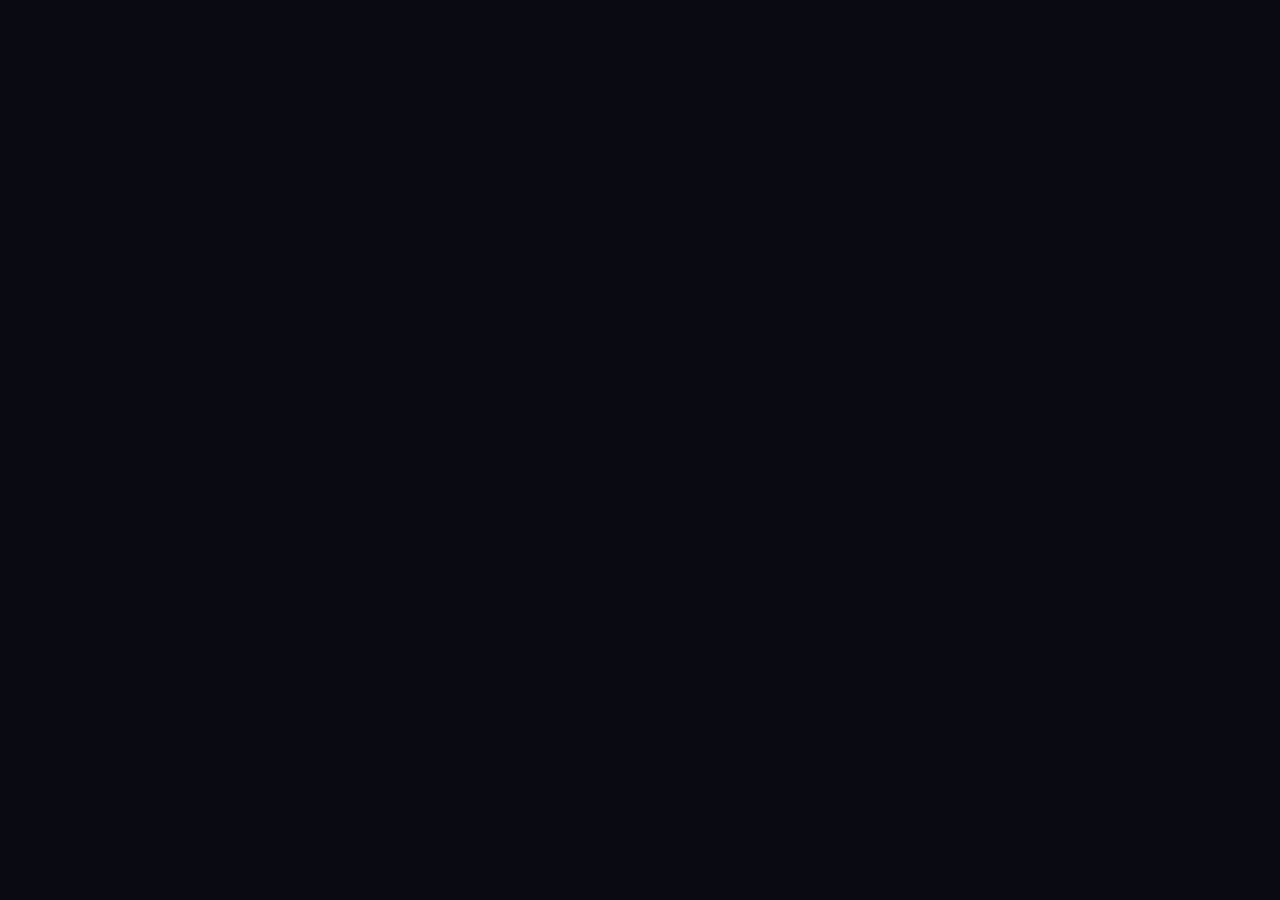
==== index.html @ ebb97a7a "Этап 1: каркас игры, Boot Scene, Main Menu, SDK Яндекс Игр" ====
<!DOCTYPE html>
<html lang="ru">
<head>
    <meta charset="UTF-8">
    <meta name="viewport" content="width=device-width, initial-scale=1.0, maximum-scale=1.0, user-scalable=no, viewport-fit=cover">
    <title>Резонанс</title>
    <link rel="stylesheet" href="css/style.css">
    <link rel="icon" href="data:image/svg+xml,<svg xmlns=%22http://www.w3.org/2000/svg%22 viewBox=%220 0 100 100%22><text y=%22.9em%22 font-size=%2290%22>%F0%9F%94%8A</text></svg>">
</head>
<body>
    <div id="game-container"></div>

    <script src="https://yandex.ru/games/sdk/v2"></script>

    <script src="https://cdn.jsdelivr.net/npm/phaser@3.90.0/dist/phaser.min.js"></script>

    <script src="js/sdk.js"></script>
    <script src="js/main.js"></script>
</body>
</html>
---- css/style.css ----
* {
    margin: 0;
    padding: 0;
    box-sizing: border-box;
}

html, body {
    width: 100%;
    height: 100%;
    background: #0a0a12;
    overflow: hidden;
    -webkit-touch-callout: none;
    -webkit-user-select: none;
    -ms-user-select: none;
    user-select: none;
}

#game-container {
    width: 100%;
    height: 100%;
    display: flex;
    align-items: center;
    justify-content: center;
}

canvas {
    max-width: 100%;
    max-height: 100%;
}
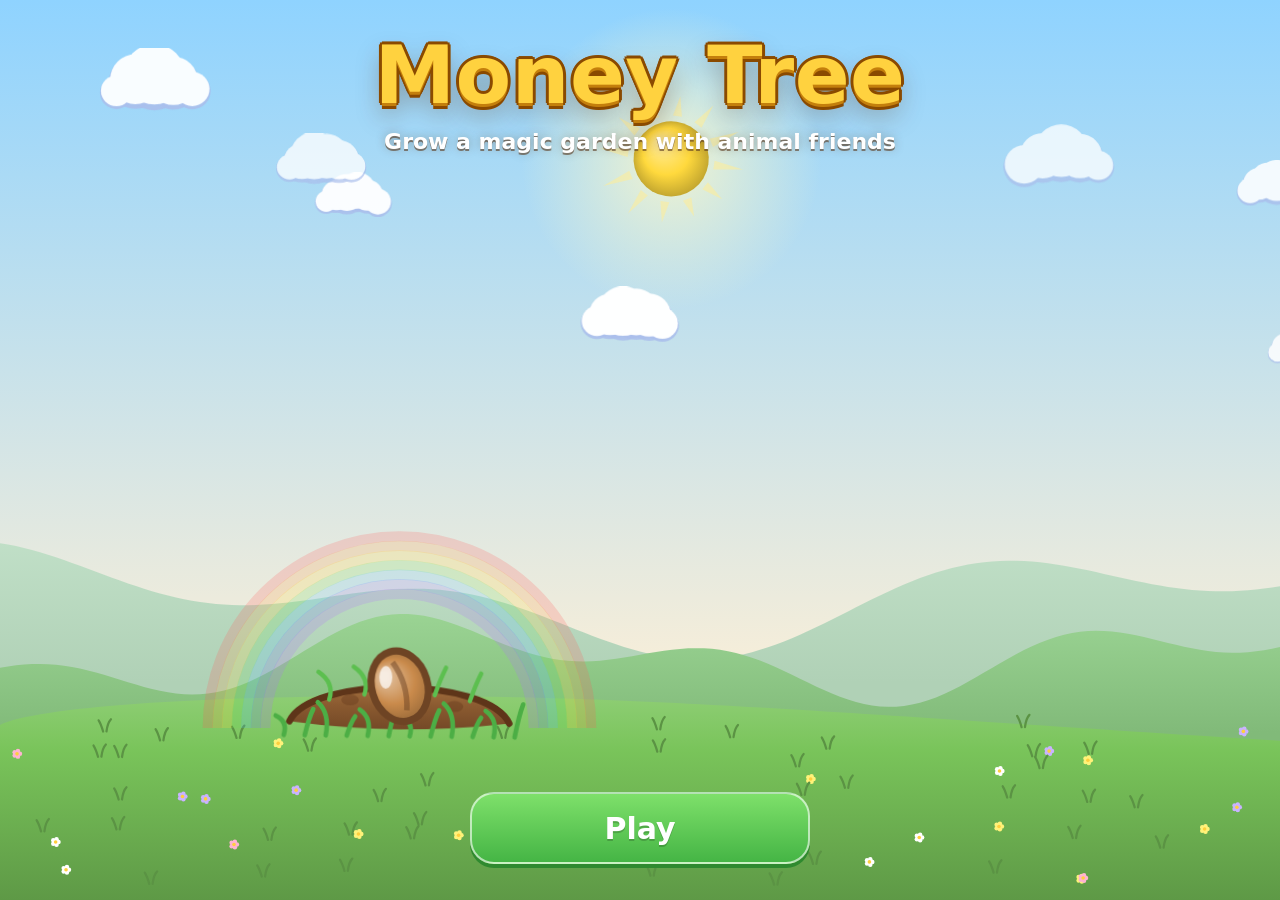
==== commit 26d39e31: "Новая игра «Денежное дерево»: сад, дерево 8 стадий, зверята, цветы, радуга, бабочки Полная пересборк" ====
--- a/index.html
+++ b/index.html
@@ -3,18 +3,84 @@
 <head>
     <meta charset="UTF-8">
     <meta name="viewport" content="width=device-width, initial-scale=1.0, maximum-scale=1.0, user-scalable=no, viewport-fit=cover">
-    <title>Резонанс</title>
+    <meta name="theme-color" content="#8fd3ff">
+    <title>Денежное дерево</title>
+    <link rel="icon" href="data:image/svg+xml,%3Csvg xmlns='http://www.w3.org/2000/svg' viewBox='0 0 48 48'%3E%3Crect x='20' y='26' width='8' height='16' rx='3' fill='%23a8703f'/%3E%3Ccircle cx='24' cy='20' r='14' fill='%236fcf4f'/%3E%3Ccircle cx='24' cy='20' r='6' fill='%23ffd23f'/%3E%3C/svg%3E">
     <link rel="stylesheet" href="css/style.css">
-    <link rel="icon" href="data:image/svg+xml,<svg xmlns=%22http://www.w3.org/2000/svg%22 viewBox=%220 0 100 100%22><text y=%22.9em%22 font-size=%2290%22>%F0%9F%94%8A</text></svg>">
 </head>
-<body>
-    <div id="game-container"></div>
+<body class="portrait on-title">
+    <!-- Сад рисуется на холсте во весь экран, интерфейс лежит поверх -->
+    <canvas id="scene"></canvas>
 
-    <script src="https://yandex.ru/games/sdk/v2"></script>
+    <div id="app">
+        <div id="hud">
+            <div class="hud-left">
+                <div class="pill coins">
+                    <span id="coin-ico"></span>
+                    <span><b class="num" id="coins">0</b><span class="sub" id="cps"></span></span>
+                </div>
+                <div class="pill seeds hidden">
+                    <span id="seed-ico"></span><b class="num" id="seeds">0</b>
+                </div>
+            </div>
+            <div class="hud-right">
+                <button class="round-btn" id="btn-goals" aria-label="goals"></button>
+                <button class="round-btn" id="btn-settings" aria-label="settings"></button>
+            </div>
+        </div>
 
-    <script src="https://cdn.jsdelivr.net/npm/phaser@3.90.0/dist/phaser.min.js"></script>
+        <div id="stage-chip"><span class="ci"></span><span class="cn"></span><span class="mini"><i></i></span></div>
 
-    <script src="js/sdk.js"></script>
+        <div id="controls">
+            <div id="status"></div>
+            <button id="btn-rainbow"><span class="fill"></span><span class="label"></span></button>
+        </div>
+
+        <section id="panel">
+            <div class="panel-head">
+                <div class="grow panel-title"></div>
+                <button class="round-btn close-btn" aria-label="close"></button>
+            </div>
+            <div class="panel-body"></div>
+        </section>
+
+        <nav id="tabs"></nav>
+
+        <div id="modals"></div>
+        <div id="toasts"></div>
+        <div id="hint" class="hidden"></div>
+        <div id="hand" class="hidden"></div>
+    </div>
+
+    <div id="title">
+        <div class="logo">
+            <h1>Денежное дерево</h1>
+            <p></p>
+        </div>
+        <div class="title-bottom">
+            <div id="loading-text">Загрузка…</div>
+            <button id="btn-play" class="btn big hidden">Играть</button>
+        </div>
+    </div>
+
+    <!-- Порядок важен: сначала базовые модули, потом логика, графика, интерфейс -->
+    <script src="js/core/util.js"></script>
+    <script src="js/core/i18n.js"></script>
+    <script src="js/core/sdk.js"></script>
+    <script src="js/core/audio.js"></script>
+    <script src="js/game/config.js"></script>
+    <script src="js/game/game.js"></script>
+    <script src="js/game/meta.js"></script>
+    <script src="js/game/save.js"></script>
+    <script src="js/view/paint.js"></script>
+    <script src="js/view/tree.js"></script>
+    <script src="js/view/critters.js"></script>
+    <script src="js/view/flowers.js"></script>
+    <script src="js/view/scene.js"></script>
+    <script src="js/ui/icons.js"></script>
+    <script src="js/ui/ui.js"></script>
+    <script src="js/ui/panels.js"></script>
+    <script src="js/ui/hints.js"></script>
     <script src="js/main.js"></script>
 </body>
-</html>+</html>
--- a/css/style.css
+++ b/css/style.css
@@ -1,29 +1,696 @@
-* {
-    margin: 0;
-    padding: 0;
-    box-sizing: border-box;
-}
+/* style.css — интерфейс «Денежного дерева».
+   Две раскладки: .portrait (телефон — вкладки снизу, панели выезжают снизу)
+   и .landscape (компьютер — сад слева, панель справа). */
+
+:root {
+    --font: "Nunito", "Trebuchet MS", "Segoe UI", system-ui, -apple-system, Roboto, sans-serif;
+    --ink: #5a3a1f;          /* основной тёплый коричневый текст */
+    --ink-soft: #8a6a4a;
+    --paper: #fffaf0;        /* фон панелей */
+    --paper-2: #fff3dc;
+    --line: #ecd9b8;
+    --green: #5cc94f;
+    --green-dark: #3a9a35;
+    --gold: #ffc928;
+    --gold-dark: #d9940c;
+    --pink: #ff7ba8;
+    --blue: #4fc3ff;
+    --red: #ff5a5a;
+    --shadow: 0 6px 18px rgba(90, 58, 31, 0.18);
+    --tabbar: 74px;
+    --s: 1;                  /* общий масштаб интерфейса (ставится из JS) */
+    --safe-b: env(safe-area-inset-bottom, 0px);
+    --safe-t: env(safe-area-inset-top, 0px);
+}
+
+* { margin: 0; padding: 0; box-sizing: border-box; -webkit-tap-highlight-color: transparent; }
 
 html, body {
     width: 100%;
     height: 100%;
-    background: #0a0a12;
     overflow: hidden;
+    background: #8fd3ff;
+    font-family: var(--font);
+    color: var(--ink);
     -webkit-touch-callout: none;
     -webkit-user-select: none;
-    -ms-user-select: none;
     user-select: none;
-}
-
-#game-container {
-    width: 100%;
-    height: 100%;
-    display: flex;
-    align-items: center;
+    touch-action: manipulation;
+    overscroll-behavior: none;
+}
+
+button { font-family: inherit; color: inherit; border: 0; background: none; cursor: pointer; }
+img { -webkit-user-drag: none; pointer-events: none; }
+svg { display: block; width: 100%; height: 100%; }
+
+#scene {
+    position: fixed;
+    inset: 0;
+    display: block;
+    touch-action: none;
+}
+
+#app { position: fixed; inset: 0; pointer-events: none; }
+#app > * { pointer-events: auto; }
+
+.hidden { display: none !important; }
+
+/* Пока открыт титульный экран — интерфейс игры спрятан */
+.on-title #app { opacity: 0; pointer-events: none !important; }
+.on-title #app > * { pointer-events: none !important; }
+#app { transition: opacity 0.4s; }
+
+/* ---------- Верхняя панель (HUD) ---------- */
+#hud {
+    position: absolute;
+    top: calc(8px + var(--safe-t));
+    left: 10px;
+    right: 10px;
+    display: flex;
+    align-items: flex-start;
+    justify-content: space-between;
+    gap: 8px;
+    pointer-events: none;
+}
+#hud > * { pointer-events: auto; }
+
+.hud-left { display: flex; flex-direction: column; gap: 6px; align-items: flex-start; min-width: 0; }
+.hud-right { display: flex; gap: 8px; }
+
+.pill {
+    display: flex;
+    align-items: center;
+    gap: 8px;
+    padding: 5px 16px 5px 5px;
+    background: rgba(255, 250, 240, 0.93);
+    border: 3px solid #fff;
+    border-radius: 999px;
+    box-shadow: var(--shadow);
+}
+.pill img { width: calc(42px * var(--s)); height: calc(42px * var(--s)); }
+.pill .num {
+    display: block;
+    font-weight: 900;
+    font-size: calc(27px * var(--s));
+    line-height: 1;
+    font-variant-numeric: tabular-nums;
+    color: var(--ink);
+    white-space: nowrap;
+}
+.pill .sub {
+    display: block;
+    font-size: calc(14px * var(--s));
+    font-weight: 800;
+    color: var(--green-dark);
+    margin-top: 2px;
+    white-space: nowrap;
+}
+.pill.seeds { padding: 4px 14px 4px 6px; }
+.pill.seeds img { width: calc(28px * var(--s)); height: calc(28px * var(--s)); }
+.pill.seeds .num { font-size: calc(19px * var(--s)); color: #b06d0c; }
+.coins.bump .num { animation: bump 0.25s ease-out; }
+@keyframes bump { 40% { transform: scale(1.12); } }
+
+.round-btn {
+    position: relative;
+    width: calc(54px * var(--s));
+    height: calc(54px * var(--s));
+    padding: calc(9px * var(--s));
+    border-radius: 50%;
+    background: rgba(255, 250, 240, 0.95);
+    border: 3px solid #fff;
+    box-shadow: var(--shadow);
+    transition: transform 0.12s;
+    flex: none;
+}
+.round-btn:active { transform: scale(0.9); }
+
+.badge {
+    position: absolute;
+    top: -4px;
+    right: -4px;
+    min-width: 22px;
+    height: 22px;
+    padding: 0 6px;
+    border-radius: 11px;
+    background: var(--red);
+    border: 2px solid #fff;
+    color: #fff;
+    font-size: 13px;
+    font-weight: 900;
+    line-height: 18px;
+    text-align: center;
+    animation: badgePulse 1.4s ease-in-out infinite;
+    pointer-events: none;
+}
+.badge.dot { min-width: 18px; width: 18px; height: 18px; padding: 0; }
+@keyframes badgePulse { 50% { transform: scale(1.18); } }
+
+/* Название стадии и полоска до следующей */
+#stage-chip {
+    position: absolute;
+    left: 50%;
+    transform: translateX(-50%);
+    display: flex;
+    align-items: center;
+    gap: 8px;
+    padding: 4px 14px 4px 5px;
+    border-radius: 999px;
+    background: rgba(255, 250, 240, 0.88);
+    border: 2px solid #fff;
+    box-shadow: var(--shadow);
+    font-weight: 900;
+    font-size: calc(14px * var(--s));
+    white-space: nowrap;
+    pointer-events: none;
+}
+#stage-chip img { width: 30px; height: 30px; }
+#stage-chip .mini { width: 64px; height: 8px; border-radius: 4px; background: #ead9bd; overflow: hidden; }
+#stage-chip .mini i { display: block; height: 100%; background: linear-gradient(90deg, #7ed957, #3fb34f); border-radius: 4px; transition: width 0.3s; }
+
+/* ---------- Кнопка радуги ---------- */
+#controls {
+    position: absolute;
+    left: 50%;
+    transform: translateX(-50%);
+    display: flex;
+    flex-direction: column;
+    align-items: center;
+    gap: 6px;
+    pointer-events: none;
+}
+#controls > * { pointer-events: auto; }
+
+#status {
+    display: flex;
+    gap: 6px;
+    flex-wrap: wrap;
     justify-content: center;
-}
-
-canvas {
-    max-width: 100%;
-    max-height: 100%;
-}+    pointer-events: none !important;
+    max-width: 92vw;
+}
+.chip {
+    display: inline-flex;
+    align-items: center;
+    gap: 5px;
+    padding: 3px 12px 3px 5px;
+    border-radius: 999px;
+    background: rgba(255, 250, 240, 0.93);
+    border: 2px solid #fff;
+    box-shadow: 0 3px 8px rgba(90, 58, 31, 0.15);
+    font-size: calc(14px * var(--s));
+    font-weight: 900;
+    white-space: nowrap;
+}
+.chip i { width: 22px; height: 22px; display: inline-block; }
+.chip.buff { background: linear-gradient(90deg, #ffe3f2, #fff6c8, #e3f7ff); }
+
+#btn-rainbow {
+    position: relative;
+    min-width: calc(230px * var(--s));
+    height: calc(60px * var(--s));
+    padding: 0 26px;
+    border-radius: 999px;
+    border: 4px solid #fff;
+    background: #e9dcc4;
+    box-shadow: 0 5px 0 #c9b38f, var(--shadow);
+    overflow: hidden;
+    font-size: calc(22px * var(--s));
+    font-weight: 900;
+    color: #fff;
+    text-shadow: 0 2px 0 rgba(90, 58, 31, 0.55), 0 0 6px rgba(90, 58, 31, 0.3);
+}
+#btn-rainbow .fill {
+    position: absolute;
+    left: 0; top: 0; bottom: 0;
+    width: 0%;
+    background: linear-gradient(90deg, #ff5a5a, #ff9f43, #ffd93d, #6bdc5a, #4fc3ff, #6f7bff, #b06bff);
+    transition: width 0.15s linear;
+}
+#btn-rainbow .label { position: relative; z-index: 1; display: flex; align-items: center; justify-content: center; gap: 8px; }
+#btn-rainbow.ready {
+    box-shadow: 0 5px 0 #8a4fd0, var(--shadow);
+    animation: readyPulse 0.9s ease-in-out infinite;
+}
+#btn-rainbow.ready .fill { width: 100% !important; animation: rainbowShift 2s linear infinite; background-size: 200% 100%; }
+#btn-rainbow.cool .fill { opacity: 0.45; }
+#btn-rainbow:active { box-shadow: 0 2px 0 #c9b38f; }
+@keyframes readyPulse { 50% { transform: scale(1.06); } }
+@keyframes rainbowShift { to { background-position: 200% 0; } }
+
+/* ---------- Вкладки ---------- */
+#tabs {
+    position: absolute;
+    display: flex;
+    justify-content: space-around;
+    align-items: stretch;
+    background: var(--paper);
+    border: 3px solid #fff;
+    box-shadow: 0 -4px 16px rgba(90, 58, 31, 0.15);
+    z-index: 3;
+}
+.tab {
+    position: relative;
+    flex: 1;
+    display: flex;
+    flex-direction: column;
+    align-items: center;
+    justify-content: center;
+    gap: 2px;
+    padding: 4px 2px;
+    border-radius: 16px;
+    font-size: calc(12.5px * var(--s));
+    font-weight: 900;
+    color: var(--ink-soft);
+    transition: background 0.15s, transform 0.1s;
+    min-width: 0;
+}
+.tab .ti { width: calc(34px * var(--s)); height: calc(34px * var(--s)); transition: transform 0.2s; }
+.tab span { white-space: nowrap; overflow: hidden; text-overflow: ellipsis; max-width: 100%; }
+.tab.active { background: #ffe9b8; color: var(--ink); }
+.tab.active .ti { transform: translateY(-2px) scale(1.1); }
+.tab:active { transform: scale(0.94); }
+.tab .badge { top: 1px; right: calc(50% - 28px); }
+
+/* ---------- Панель ---------- */
+#panel {
+    position: absolute;
+    display: flex;
+    flex-direction: column;
+    background: var(--paper);
+    border: 3px solid #fff;
+    box-shadow: var(--shadow);
+    overflow: hidden;
+    z-index: 2;
+}
+.panel-head {
+    display: flex;
+    align-items: center;
+    gap: 10px;
+    padding: 12px 12px 6px 18px;
+    font-size: calc(21px * var(--s));
+    font-weight: 900;
+}
+.panel-head .grow { flex: 1; }
+.panel-head .round-btn { width: 40px; height: 40px; padding: 9px; box-shadow: none; border-color: var(--line); }
+.panel-body {
+    flex: 1;
+    overflow-y: auto;
+    overflow-x: hidden;
+    padding: 4px 14px 18px;
+    overscroll-behavior: contain;
+    -webkit-overflow-scrolling: touch;
+    scrollbar-width: thin;
+    scrollbar-color: #e2c99e transparent;
+}
+.panel-body::-webkit-scrollbar { width: 6px; }
+.panel-body::-webkit-scrollbar-thumb { background: #e2c99e; border-radius: 3px; }
+
+/* Раскладка телефона */
+.portrait #tabs {
+    left: 8px;
+    right: 8px;
+    bottom: calc(8px + var(--safe-b));
+    height: var(--tabbar);
+    border-radius: 24px;
+    padding: 4px;
+}
+.portrait #panel {
+    left: 8px;
+    right: 8px;
+    bottom: calc(var(--tabbar) + 14px + var(--safe-b));
+    height: var(--sheet-h, 55%);
+    border-radius: 24px;
+    transform: translateY(calc(100% + var(--tabbar) + 40px));
+    transition: transform 0.32s cubic-bezier(0.2, 0.9, 0.3, 1.1);
+}
+.portrait.sheet-open #panel { transform: translateY(0); }
+.portrait #controls { bottom: calc(var(--tabbar) + 18px + var(--safe-b)); transition: opacity 0.2s; }
+.portrait.sheet-open #controls { opacity: 0; pointer-events: none; }
+.portrait.sheet-open #controls > * { pointer-events: none; }
+
+/* Раскладка компьютера */
+.landscape #panel {
+    top: 10px;
+    right: 10px;
+    bottom: 10px;
+    width: var(--panel-w, 420px);
+    border-radius: 26px;
+    padding-top: var(--tabbar);
+}
+.landscape #tabs {
+    top: 13px;
+    right: 13px;
+    width: calc(var(--panel-w, 420px) - 6px);
+    height: calc(var(--tabbar) - 6px);
+    border: 0;
+    border-bottom: 2px solid var(--line);
+    border-radius: 23px 23px 0 0;
+    box-shadow: none;
+    padding: 4px;
+}
+.landscape .panel-head .close-btn { display: none; }
+.landscape #hud { right: calc(var(--panel-w, 420px) + 20px); }
+.landscape #controls { bottom: 18px; left: calc((100% - var(--panel-w, 420px) - 10px) / 2); }
+.landscape #toasts { left: calc((100% - var(--panel-w, 420px) - 10px) / 2); }
+
+/* ---------- Карточки ---------- */
+.card {
+    position: relative;
+    background: #fff;
+    border: 2px solid var(--line);
+    border-radius: 18px;
+    padding: 12px;
+    margin-bottom: 10px;
+    box-shadow: 0 3px 0 #f0e2c6;
+}
+.card.hl { border-color: #ffd36b; background: linear-gradient(#fffdf6, #fff6dc); }
+.card.locked { opacity: 0.65; }
+.card.done { background: #f3ffe8; border-color: #c4ecaa; }
+
+.row { display: flex; align-items: center; gap: 12px; }
+.grow { flex: 1; min-width: 0; }
+.pic {
+    flex: none;
+    width: calc(64px * var(--s));
+    height: calc(64px * var(--s));
+    border-radius: 16px;
+    background: radial-gradient(circle at 50% 40%, #fff, #fff3dc);
+    border: 2px solid var(--line);
+    display: flex;
+    align-items: center;
+    justify-content: center;
+    overflow: hidden;
+}
+.pic img { width: 100%; height: 100%; object-fit: contain; }
+.pic svg { width: 70%; height: 70%; }
+.pic.dark img { filter: brightness(0) opacity(0.3); }
+
+.title { font-size: calc(18px * var(--s)); font-weight: 900; line-height: 1.15; }
+.desc { font-size: calc(14px * var(--s)); font-weight: 700; color: var(--ink-soft); line-height: 1.3; margin-top: 2px; }
+.note { font-size: calc(13.5px * var(--s)); font-weight: 700; color: var(--ink-soft); line-height: 1.35; padding: 2px 4px 10px; }
+.lvl { display: inline-block; margin-left: 6px; padding: 1px 8px; border-radius: 8px; background: #ffe9b8; font-size: 0.75em; vertical-align: 2px; }
+.good { color: var(--green-dark); font-weight: 900; }
+.sec-title { font-size: calc(16px * var(--s)); font-weight: 900; margin: 14px 4px 8px; }
+
+.bar {
+    position: relative;
+    height: 14px;
+    border-radius: 7px;
+    background: #f0e2c6;
+    overflow: hidden;
+    margin-top: 8px;
+}
+.bar i {
+    position: absolute;
+    left: 0; top: 0; bottom: 0;
+    border-radius: 7px;
+    background: linear-gradient(90deg, #8be05f, #4cbc4f);
+    transition: width 0.25s;
+}
+.bar.gold i { background: linear-gradient(90deg, #ffe066, #f0a81c); }
+.bar span { position: absolute; inset: 0; text-align: center; font-size: 10.5px; font-weight: 900; line-height: 14px; color: #fff; text-shadow: 0 1px 1px rgba(0,0,0,0.35); }
+
+/* ---------- Кнопки ---------- */
+.btn {
+    position: relative;
+    display: inline-flex;
+    align-items: center;
+    justify-content: center;
+    gap: 6px;
+    min-height: calc(46px * var(--s));
+    padding: 6px 14px;
+    border-radius: 16px;
+    font-size: calc(17px * var(--s));
+    font-weight: 900;
+    color: #fff;
+    text-shadow: 0 2px 0 rgba(0, 0, 0, 0.18);
+    background: linear-gradient(#7ee06a, #45b545);
+    box-shadow: 0 4px 0 #2f8a2f;
+    border: 2px solid rgba(255, 255, 255, 0.6);
+    transition: transform 0.08s, filter 0.15s;
+    white-space: nowrap;
+}
+.btn:active { transform: translateY(3px); box-shadow: 0 1px 0 #2f8a2f; }
+.btn .price { display: inline-flex; align-items: center; gap: 4px; }
+.btn .price img { width: calc(22px * var(--s)); height: calc(22px * var(--s)); }
+.btn.col { flex-direction: column; gap: 0; line-height: 1.15; }
+.btn.col small { font-size: 0.78em; }
+.btn.gold { background: linear-gradient(#ffe066, #ffb820); box-shadow: 0 4px 0 #c47f0c; color: #6a3a00; text-shadow: 0 1px 0 rgba(255,255,255,0.5); }
+.btn.gold:active { box-shadow: 0 1px 0 #c47f0c; }
+.btn.blue { background: linear-gradient(#7fd8ff, #3aa8e8); box-shadow: 0 4px 0 #2378b0; }
+.btn.blue:active { box-shadow: 0 1px 0 #2378b0; }
+.btn.pink { background: linear-gradient(#ffa3c6, #ff6f9f); box-shadow: 0 4px 0 #c43f6f; }
+.btn.white { background: #fff; color: var(--ink); text-shadow: none; box-shadow: 0 4px 0 #e2cfae; border-color: var(--line); }
+.btn.white:active { box-shadow: 0 1px 0 #e2cfae; }
+.btn.off, .btn:disabled {
+    background: linear-gradient(#ebe3d4, #d8ccb8);
+    box-shadow: 0 4px 0 #bcae95;
+    color: #fffaf0;
+    text-shadow: 0 1px 0 rgba(0,0,0,0.18);
+    cursor: default;
+}
+.btn.off:active, .btn:disabled:active { transform: none; box-shadow: 0 4px 0 #bcae95; }
+.btn.wide { width: 100%; }
+.btn.big { min-height: calc(58px * var(--s)); font-size: calc(21px * var(--s)); border-radius: 20px; }
+.btn .ico { width: calc(26px * var(--s)); height: calc(26px * var(--s)); }
+.btns { display: flex; gap: 8px; margin-top: 10px; }
+.btns .btn { flex: 1; }
+
+.seg { display: inline-flex; padding: 3px; border-radius: 12px; background: #f0e2c6; gap: 3px; }
+.seg button { padding: 5px 12px; border-radius: 9px; font-weight: 900; font-size: 14px; color: var(--ink-soft); }
+.seg button.on { background: #fff; color: var(--ink); box-shadow: 0 2px 0 #e2cfae; }
+
+/* Дорожка стадий дерева */
+.stages {
+    display: flex;
+    gap: 6px;
+    overflow-x: auto;
+    padding: 4px 2px 8px;
+    scrollbar-width: none;
+}
+.stages::-webkit-scrollbar { display: none; }
+.stage-dot {
+    flex: none;
+    width: calc(66px * var(--s));
+    text-align: center;
+    font-size: 11px;
+    font-weight: 900;
+    color: var(--ink-soft);
+    line-height: 1.1;
+}
+.stage-dot .pic { width: calc(58px * var(--s)); height: calc(58px * var(--s)); margin: 0 auto 3px; border-radius: 50%; }
+.stage-dot.now .pic { border-color: var(--gold); box-shadow: 0 0 0 3px #ffe9a8; }
+.stage-dot.done .pic { border-color: #a8e08a; }
+.stage-dot .flower { width: 28px; height: 28px; margin: 3px auto 0; }
+.stage-dot .flower img { width: 100%; height: 100%; }
+.stage-dot.locked .flower img, .stage-dot.locked .pic img { filter: brightness(0) opacity(0.25); }
+
+/* Сетка цветов */
+.grid2 { display: grid; grid-template-columns: 1fr 1fr; gap: 8px; }
+.grid2 .card { margin: 0; text-align: center; padding: 10px 8px; }
+.grid2 .pic { margin: 0 auto 6px; width: calc(70px * var(--s)); height: calc(70px * var(--s)); }
+
+/* Подарок дня: 7 дней */
+.streak { display: flex; gap: 5px; margin: 10px 0 4px; }
+.streak div {
+    flex: 1;
+    height: 32px;
+    border-radius: 10px;
+    background: #f0e2c6;
+    font-size: 11px;
+    font-weight: 900;
+    display: flex;
+    align-items: center;
+    justify-content: center;
+    color: var(--ink-soft);
+}
+.streak .got { background: #c4ecaa; color: var(--green-dark); }
+.streak .now { background: var(--gold); color: #6a3a00; }
+
+/* ---------- Окна ---------- */
+#modals { position: absolute; inset: 0; pointer-events: none !important; z-index: 20; }
+.modal-back {
+    position: absolute;
+    inset: 0;
+    background: rgba(60, 40, 80, 0.45);
+    display: flex;
+    align-items: center;
+    justify-content: center;
+    padding: 16px;
+    pointer-events: auto;
+    animation: fadeIn 0.2s ease-out;
+}
+.modal {
+    position: relative;
+    width: min(440px, 100%);
+    max-height: 94%;
+    display: flex;
+    flex-direction: column;
+    background: var(--paper);
+    border: 4px solid #fff;
+    border-radius: 28px;
+    box-shadow: 0 16px 40px rgba(60, 30, 10, 0.35);
+    animation: popIn 0.35s cubic-bezier(0.2, 1.4, 0.4, 1);
+    overflow: hidden;
+}
+.modal .panel-body { padding-top: 8px; }
+.modal-hero { position: relative; text-align: center; padding: 18px 18px 6px; }
+.modal-hero .art { position: relative; width: calc(130px * var(--s)); height: calc(130px * var(--s)); margin: 0 auto 6px; animation: floaty 2.4s ease-in-out infinite; }
+.modal-hero .art img { width: 100%; height: 100%; object-fit: contain; }
+.modal-hero h2 { position: relative; font-size: calc(26px * var(--s)); font-weight: 900; line-height: 1.15; }
+.modal-hero p { position: relative; font-size: calc(16px * var(--s)); font-weight: 700; color: var(--ink-soft); margin-top: 6px; line-height: 1.35; }
+.modal-hero .big { position: relative; font-size: calc(36px * var(--s)); font-weight: 900; color: #c47f0c; margin: 8px 0; display: flex; align-items: center; justify-content: center; gap: 8px; }
+.modal-hero .big img { width: 44px; height: 44px; }
+.modal-actions { display: flex; flex-direction: column; gap: 10px; padding: 12px 18px 18px; }
+.rays {
+    position: absolute;
+    left: 50%; top: 84px;
+    width: 340px; height: 340px;
+    margin: -170px 0 0 -170px;
+    background: repeating-conic-gradient(rgba(255, 210, 90, 0.4) 0 10deg, transparent 10deg 24deg);
+    border-radius: 50%;
+    -webkit-mask: radial-gradient(circle, #000 25%, transparent 68%);
+    mask: radial-gradient(circle, #000 25%, transparent 68%);
+    animation: spin 14s linear infinite;
+    pointer-events: none;
+}
+@keyframes spin { to { transform: rotate(360deg); } }
+@keyframes fadeIn { from { opacity: 0; } }
+@keyframes popIn { from { transform: scale(0.6); opacity: 0; } }
+@keyframes floaty { 50% { transform: translateY(-6px); } }
+
+/* ---------- Всплывашки ---------- */
+#toasts {
+    position: absolute;
+    top: calc(76px + var(--safe-t));
+    left: 50%;
+    transform: translateX(-50%);
+    width: min(360px, calc(100% - 20px));
+    display: flex;
+    flex-direction: column;
+    gap: 8px;
+    pointer-events: none !important;
+    z-index: 30;
+}
+.toast {
+    display: flex;
+    align-items: center;
+    gap: 10px;
+    padding: 7px 14px 7px 7px;
+    background: var(--paper);
+    border: 3px solid #fff;
+    border-radius: 18px;
+    box-shadow: var(--shadow);
+    font-weight: 900;
+    animation: toastIn 0.4s cubic-bezier(0.2, 1.4, 0.4, 1);
+}
+.toast.out { animation: toastOut 0.3s ease-in forwards; }
+.toast .pic { width: 46px; height: 46px; border-radius: 12px; }
+.toast b { display: block; font-size: 16px; }
+.toast span { display: block; font-size: 13.5px; color: var(--ink-soft); }
+@keyframes toastIn { from { transform: translateY(-30px) scale(0.8); opacity: 0; } }
+@keyframes toastOut { to { transform: translateY(-20px); opacity: 0; } }
+
+/* ---------- Подсказки обучения ---------- */
+#hint {
+    position: absolute;
+    z-index: 25;
+    max-width: min(300px, 82vw);
+    padding: 10px 14px;
+    background: #fff;
+    border: 3px solid var(--gold);
+    border-radius: 18px;
+    box-shadow: var(--shadow);
+    font-size: calc(16px * var(--s));
+    font-weight: 900;
+    line-height: 1.3;
+    text-align: center;
+    pointer-events: none !important;
+    animation: popIn 0.35s cubic-bezier(0.2, 1.4, 0.4, 1);
+}
+#hand {
+    position: absolute;
+    z-index: 26;
+    width: 56px;
+    height: 56px;
+    margin: -8px 0 0 -14px;
+    pointer-events: none !important;
+    animation: handTap 1s ease-in-out infinite;
+    filter: drop-shadow(0 4px 4px rgba(0,0,0,0.2));
+}
+@keyframes handTap { 50% { transform: translate(-3px, 8px) scale(0.92); } }
+
+/* ---------- Титульный экран ---------- */
+#title {
+    position: fixed;
+    inset: 0;
+    z-index: 40;
+    display: flex;
+    flex-direction: column;
+    align-items: center;
+    justify-content: space-between;
+    padding: calc(36px + var(--safe-t)) 20px calc(36px + var(--safe-b));
+    transition: opacity 0.5s, transform 0.5s;
+}
+#title.gone { opacity: 0; transform: scale(1.06); pointer-events: none; }
+.logo { text-align: center; animation: floaty 3s ease-in-out infinite; }
+.logo h1 {
+    font-size: clamp(40px, 9vmin, 86px);
+    font-weight: 900;
+    line-height: 0.98;
+    color: #ffd23f;
+    letter-spacing: 0.5px;
+    text-shadow:
+        0 3px 0 #c47f0c, 0 6px 0 #8a4a00,
+        3px 0 0 #8a4a00, -3px 0 0 #8a4a00, 0 -3px 0 #8a4a00,
+        2px 2px 0 #8a4a00, -2px -2px 0 #8a4a00, 2px -2px 0 #8a4a00, -2px 2px 0 #8a4a00,
+        0 12px 24px rgba(90, 40, 0, 0.35);
+}
+.logo p {
+    margin-top: 14px;
+    font-size: clamp(15px, 3vmin, 22px);
+    font-weight: 900;
+    color: #fff;
+    text-shadow: 0 2px 0 rgba(90, 58, 31, 0.6), 0 0 10px rgba(90, 58, 31, 0.35);
+}
+.title-bottom { display: flex; flex-direction: column; align-items: center; gap: 14px; width: min(340px, 100%); }
+#btn-play { width: 100%; min-height: 72px; font-size: 30px; border-radius: 24px; animation: readyPulse 1.4s ease-in-out infinite; }
+.title-mini { display: flex; gap: 10px; }
+#loading-text { font-weight: 900; color: #fff; text-shadow: 0 2px 0 rgba(90,58,31,0.5); }
+
+/* Тестовая реклама (только при локальном запуске) */
+.mock-ad {
+    position: fixed;
+    inset: 0;
+    z-index: 100;
+    display: flex;
+    align-items: center;
+    justify-content: center;
+    background: rgba(20, 20, 30, 0.85);
+    opacity: 0;
+    transition: opacity 0.2s;
+}
+.mock-ad.show { opacity: 1; }
+.mock-ad-box { background: #fff; border-radius: 18px; padding: 22px 26px; width: min(320px, 90%); text-align: center; }
+.mock-ad-title { font-weight: 900; font-size: 20px; }
+.mock-ad-text { font-weight: 700; color: #777; margin: 6px 0 14px; }
+.mock-ad-bar { height: 8px; border-radius: 4px; background: #eee; overflow: hidden; }
+.mock-ad-bar i { display: block; height: 100%; width: 0; background: var(--blue); animation: adbar 1.6s linear forwards; }
+@keyframes adbar { to { width: 100%; } }
+
+/* Списки (статистика, рейтинг) */
+.list-row { display: flex; justify-content: space-between; gap: 10px; padding: 7px 4px; border-bottom: 1px dashed var(--line); font-weight: 800; font-size: 15px; }
+.list-row:last-child { border-bottom: 0; }
+.list-row b { font-weight: 900; }
+.list-row.me { background: #fff3dc; border-radius: 10px; }
+.set-row { display: flex; align-items: center; gap: 12px; padding: 8px 0; }
+.set-row .ico { width: 40px; height: 40px; flex: none; }
+.set-row .grow { font-weight: 900; font-size: 17px; }
+
+/* Маленькие по высоте экраны (телефон боком) */
+@media (max-height: 520px) {
+    :root { --tabbar: 60px; }
+    .tab span { display: none; }
+    #stage-chip { display: none; }
+}
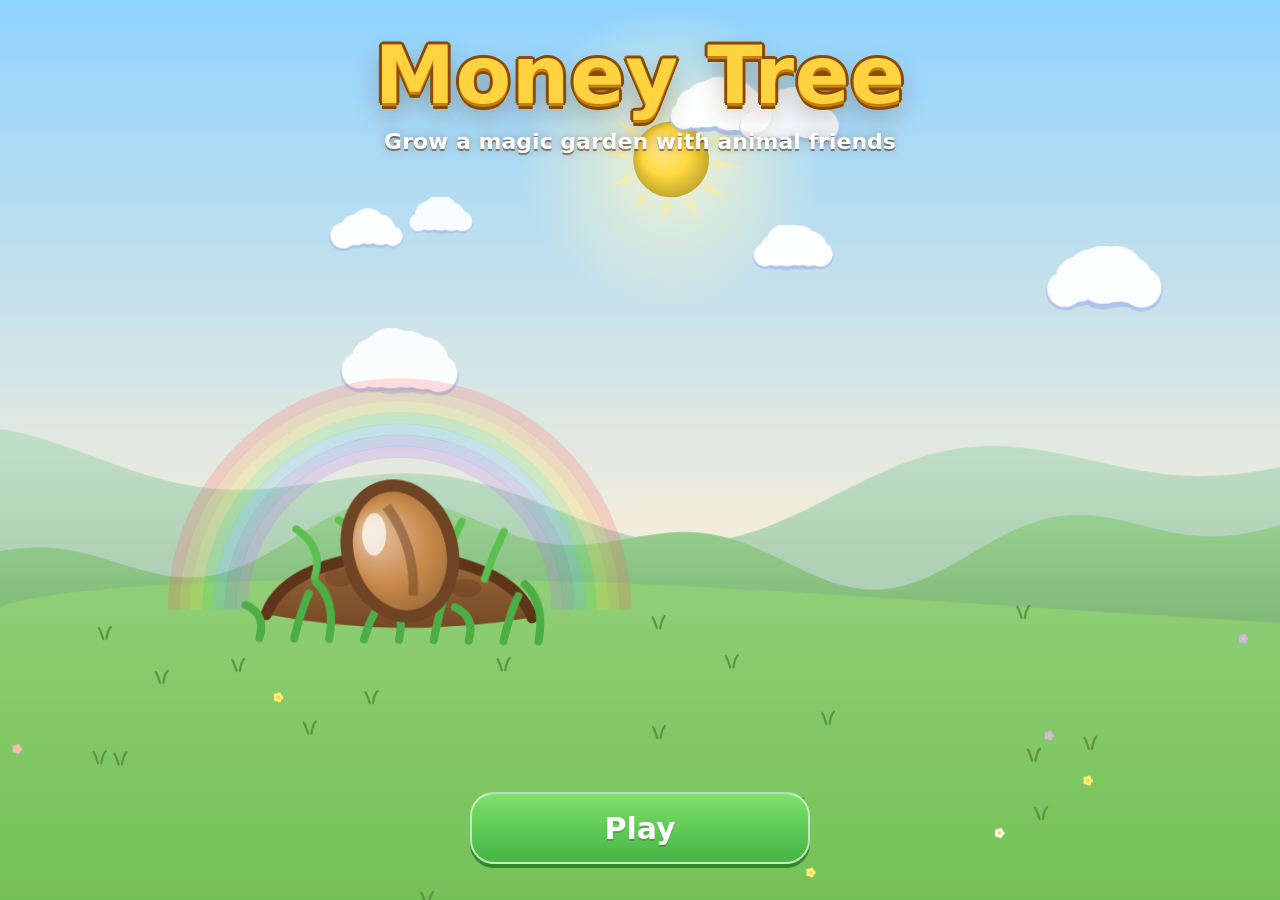
==== commit 57440c83: "Раунд 1 по отзывам критиков: баги кода, требования Яндекса, геймдизайн и UX Код и модерация: - окна " ====
--- a/index.html
+++ b/index.html
@@ -32,8 +32,12 @@
         <div id="stage-chip"><span class="ci"></span><span class="cn"></span><span class="mini"><i></i></span></div>
 
         <div id="controls">
+            <div id="offers"></div>
             <div id="status"></div>
-            <button id="btn-rainbow"><span class="fill"></span><span class="label"></span></button>
+            <div class="controls-row">
+                <button id="btn-grow" class="btn"></button>
+                <button id="btn-rainbow"><span class="fill"></span><span class="label"></span></button>
+            </div>
         </div>
 
         <section id="panel">
@@ -52,13 +56,31 @@
         <div id="hand" class="hidden"></div>
     </div>
 
+    <!-- Надписи заставки сразу на языке браузера (до загрузки SDK) -->
+    <script>
+        (function () {
+            var en = !/^(ru|be|kk|uk|uz)/i.test(navigator.language || 'ru');
+            if (en) {
+                document.documentElement.lang = 'en';
+                document.title = 'Money Tree';
+                window.__titleEn = true;
+            }
+        })();
+    </script>
+
     <div id="title">
         <div class="logo">
-            <h1>Денежное дерево</h1>
+            <h1 id="title-h1">Денежное дерево</h1>
             <p></p>
         </div>
         <div class="title-bottom">
             <div id="loading-text">Загрузка…</div>
+            <script>
+                if (window.__titleEn) {
+                    document.getElementById('title-h1').textContent = 'Money Tree';
+                    document.getElementById('loading-text').textContent = 'Loading…';
+                }
+            </script>
             <button id="btn-play" class="btn big hidden">Играть</button>
         </div>
     </div>
@@ -76,6 +98,7 @@
     <script src="js/view/tree.js"></script>
     <script src="js/view/critters.js"></script>
     <script src="js/view/flowers.js"></script>
+    <script src="js/view/decor.js"></script>
     <script src="js/view/scene.js"></script>
     <script src="js/ui/icons.js"></script>
     <script src="js/ui/ui.js"></script>
--- a/css/style.css
+++ b/css/style.css
@@ -180,6 +180,37 @@
     pointer-events: none;
 }
 #controls > * { pointer-events: auto; }
+.controls-row { display: flex; gap: 10px; align-items: center; }
+#btn-grow {
+    position: relative;
+    flex-direction: column;
+    gap: 0;
+    min-width: calc(92px * var(--s));
+    height: calc(60px * var(--s));
+    padding: 2px 12px 6px;
+    border-radius: 20px;
+    border: 4px solid #fff;
+    line-height: 1.05;
+    overflow: hidden;
+}
+#btn-grow .ico { display: none; }
+#btn-grow .gl { font-size: calc(14px * var(--s)); }
+#btn-grow .gp { font-size: calc(14px * var(--s)); }
+#btn-grow .gp .price img { width: 16px; height: 16px; }
+#btn-grow .gbar { position: absolute; left: 8px; right: 8px; bottom: 4px; height: 4px; border-radius: 2px; background: rgba(0,0,0,0.18); }
+#btn-grow .gbar b { display: block; height: 100%; border-radius: 2px; background: #fff; transition: width 0.3s; }
+#offers { min-height: 0; display: flex; justify-content: center; }
+.offer {
+    position: relative;
+    overflow: hidden;
+    min-height: 42px;
+    padding: 4px 16px;
+    font-size: calc(16px * var(--s));
+    animation: popIn 0.35s cubic-bezier(0.2, 1.4, 0.4, 1);
+}
+.offer .ico { width: 22px; height: 22px; }
+.offer .offer-bar { position: absolute; left: 0; bottom: 0; height: 3px; width: 100%; background: rgba(255,255,255,0.8); transform-origin: left; animation: offerBar var(--offer-ms, 6000ms) linear forwards; }
+@keyframes offerBar { to { transform: scaleX(0); } }
 
 #status {
     display: flex;
@@ -217,9 +248,10 @@
     overflow: hidden;
     font-size: calc(22px * var(--s));
     font-weight: 900;
-    color: #fff;
-    text-shadow: 0 2px 0 rgba(90, 58, 31, 0.55), 0 0 6px rgba(90, 58, 31, 0.3);
-}
+    color: var(--ink);
+    text-shadow: 0 0 4px #fff, 0 0 8px rgba(255, 255, 255, 0.9);
+}
+#btn-rainbow.ready, #btn-rainbow.buff { color: #fff; text-shadow: 0 2px 0 rgba(90, 58, 31, 0.6), 0 0 6px rgba(90, 58, 31, 0.35); }
 #btn-rainbow .fill {
     position: absolute;
     left: 0; top: 0; bottom: 0;
@@ -227,7 +259,7 @@
     background: linear-gradient(90deg, #ff5a5a, #ff9f43, #ffd93d, #6bdc5a, #4fc3ff, #6f7bff, #b06bff);
     transition: width 0.15s linear;
 }
-#btn-rainbow .label { position: relative; z-index: 1; display: flex; align-items: center; justify-content: center; gap: 8px; }
+#btn-rainbow .label { position: relative; z-index: 1; display: flex; align-items: center; justify-content: center; gap: 8px; white-space: nowrap; }
 #btn-rainbow.ready {
     box-shadow: 0 5px 0 #8a4fd0, var(--shadow);
     animation: readyPulse 0.9s ease-in-out infinite;
@@ -385,12 +417,42 @@
 .pic img { width: 100%; height: 100%; object-fit: contain; }
 .pic svg { width: 70%; height: 70%; }
 .pic.dark img { filter: brightness(0) opacity(0.3); }
+.pic.has-lvl { position: relative; overflow: visible; }
+.pic-lvl {
+    position: absolute;
+    right: -6px;
+    bottom: -6px;
+    min-width: 26px;
+    height: 26px;
+    padding: 0 6px;
+    border-radius: 13px;
+    background: linear-gradient(#ffe066, #ffb820);
+    border: 2px solid #fff;
+    box-shadow: 0 2px 0 #c47f0c;
+    font-size: 13px;
+    font-weight: 900;
+    line-height: 22px;
+    text-align: center;
+    color: #6a3a00;
+}
 
 .title { font-size: calc(18px * var(--s)); font-weight: 900; line-height: 1.15; }
 .desc { font-size: calc(14px * var(--s)); font-weight: 700; color: var(--ink-soft); line-height: 1.3; margin-top: 2px; }
 .note { font-size: calc(13.5px * var(--s)); font-weight: 700; color: var(--ink-soft); line-height: 1.35; padding: 2px 4px 10px; }
 .lvl { display: inline-block; margin-left: 6px; padding: 1px 8px; border-radius: 8px; background: #ffe9b8; font-size: 0.75em; vertical-align: 2px; }
 .good { color: var(--green-dark); font-weight: 900; }
+.ico-inline { display: inline-block; width: 1.25em; height: 1.25em; vertical-align: -0.28em; flex: none; }
+.ico-inline img { width: 100%; height: 100%; object-fit: contain; }
+.desc.line { display: flex; gap: 6px; align-items: flex-start; margin-top: 8px; }
+.line-center { display: inline-flex; align-items: center; gap: 4px; }
+.pic.ico-pic { padding: calc(10px * var(--s)); }
+.pic.ico-pic svg, .pic.ico-pic img { width: 100%; height: 100%; }
+.pic.check-pic { width: 40px; height: 40px; border: 0; background: none; }
+.stars { color: #f0a81c; }
+.desc .price img, .note .price img { width: 1.15em; height: 1.15em; vertical-align: -0.2em; }
+.price img { width: 1.2em; height: 1.2em; }
+.inline-ico { display: inline-block; width: 38px; height: 38px; }
+.inline-ico img { width: 100%; height: 100%; }
 .sec-title { font-size: calc(16px * var(--s)); font-weight: 900; margin: 14px 4px 8px; }
 
 .bar {
@@ -409,7 +471,7 @@
     transition: width 0.25s;
 }
 .bar.gold i { background: linear-gradient(90deg, #ffe066, #f0a81c); }
-.bar span { position: absolute; inset: 0; text-align: center; font-size: 10.5px; font-weight: 900; line-height: 14px; color: #fff; text-shadow: 0 1px 1px rgba(0,0,0,0.35); }
+.bar span { position: absolute; inset: 0; text-align: center; font-size: 10.5px; font-weight: 900; line-height: 14px; color: #5a3a1f; text-shadow: 0 0 3px #fff, 0 0 3px #fff; }
 
 /* ---------- Кнопки ---------- */
 .btn {
@@ -507,6 +569,7 @@
 }
 .streak .got { background: #c4ecaa; color: var(--green-dark); }
 .streak .now { background: var(--gold); color: #6a3a00; }
+.streak .d7 { box-shadow: inset 0 0 0 2px #ffc928; }
 
 /* ---------- Окна ---------- */
 #modals { position: absolute; inset: 0; pointer-events: none !important; z-index: 20; }
@@ -535,6 +598,12 @@
     overflow: hidden;
 }
 .modal .panel-body { padding-top: 8px; }
+.modal-scroll { overflow-y: auto; overflow-x: hidden; overscroll-behavior: contain; max-height: 100%; }
+.modal-hero p.small, .modal p.small { font-size: calc(13.5px * var(--s)); margin-top: 8px; }
+.mini-card { display: flex; gap: 10px; align-items: center; text-align: left; margin: 10px 0 0; padding: 8px 10px; border-radius: 14px; background: #fff; border: 2px solid var(--line); font-size: 14px; font-weight: 700; color: var(--ink-soft); line-height: 1.3; }
+.mini-card b { color: var(--ink); }
+.mini-card .pic { width: 48px; height: 48px; border-radius: 12px; }
+.modal .streak { margin: 12px 0 0; }
 .modal-hero { position: relative; text-align: center; padding: 18px 18px 6px; }
 .modal-hero .art { position: relative; width: calc(130px * var(--s)); height: calc(130px * var(--s)); margin: 0 auto 6px; animation: floaty 2.4s ease-in-out infinite; }
 .modal-hero .art img { width: 100%; height: 100%; object-fit: contain; }
@@ -563,7 +632,7 @@
 /* ---------- Всплывашки ---------- */
 #toasts {
     position: absolute;
-    top: calc(76px + var(--safe-t));
+    top: var(--toast-top, calc(76px + var(--safe-t)));
     left: 50%;
     transform: translateX(-50%);
     width: min(360px, calc(100% - 20px));
@@ -571,24 +640,26 @@
     flex-direction: column;
     gap: 8px;
     pointer-events: none !important;
-    z-index: 30;
+    z-index: 15;
 }
 .toast {
     display: flex;
     align-items: center;
     gap: 10px;
-    padding: 7px 14px 7px 7px;
+    padding: 5px 14px 5px 5px;
+    max-height: 58px;
     background: var(--paper);
     border: 3px solid #fff;
-    border-radius: 18px;
+    border-radius: 16px;
     box-shadow: var(--shadow);
     font-weight: 900;
     animation: toastIn 0.4s cubic-bezier(0.2, 1.4, 0.4, 1);
 }
 .toast.out { animation: toastOut 0.3s ease-in forwards; }
-.toast .pic { width: 46px; height: 46px; border-radius: 12px; }
-.toast b { display: block; font-size: 16px; }
-.toast span { display: block; font-size: 13.5px; color: var(--ink-soft); }
+.toast .pic { width: 40px; height: 40px; border-radius: 11px; padding: 3px; }
+.toast .tt { min-width: 0; }
+.toast b { display: block; font-size: 15px; line-height: 1.15; white-space: nowrap; overflow: hidden; text-overflow: ellipsis; }
+.toast span { display: block; font-size: 13px; color: var(--ink-soft); line-height: 1.2; white-space: nowrap; overflow: hidden; text-overflow: ellipsis; }
 @keyframes toastIn { from { transform: translateY(-30px) scale(0.8); opacity: 0; } }
 @keyframes toastOut { to { transform: translateY(-20px); opacity: 0; } }
 
@@ -690,6 +761,14 @@
 
 /* Маленькие по высоте экраны (телефон боком) */
 @media (max-height: 520px) {
+    .modal { max-height: 96%; }
+    .modal-hero { padding: 10px 14px 2px; }
+    .modal-hero .art { width: 64px; height: 64px; margin-bottom: 2px; }
+    .modal-hero h2 { font-size: 20px; }
+    .modal-hero .big { font-size: 26px; margin: 4px 0; }
+    .modal-actions { padding: 8px 14px 12px; gap: 8px; }
+    .modal-actions .btn.big { min-height: 44px; font-size: 17px; }
+    .rays { display: none; }
     :root { --tabbar: 60px; }
     .tab span { display: none; }
     #stage-chip { display: none; }
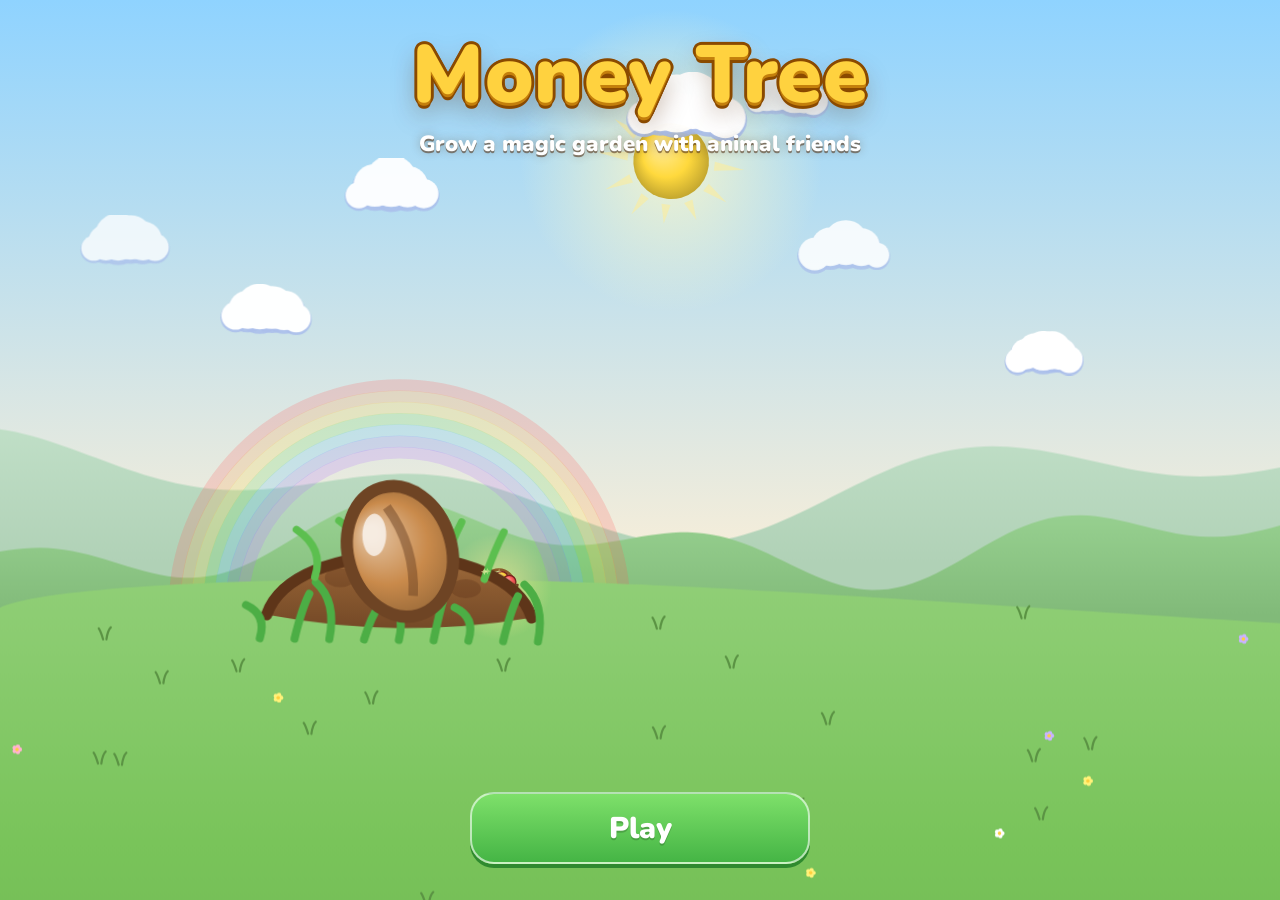
==== commit 25acd698: "Nunito font bundled, sound board page, LAN server for phone testing - fonts/: Nunito variable woff2 " ====
--- a/index.html
+++ b/index.html
@@ -6,6 +6,8 @@
     <meta name="theme-color" content="#8fd3ff">
     <title>Денежное дерево</title>
     <link rel="icon" href="data:image/svg+xml,%3Csvg xmlns='http://www.w3.org/2000/svg' viewBox='0 0 48 48'%3E%3Crect x='20' y='26' width='8' height='16' rx='3' fill='%23a8703f'/%3E%3Ccircle cx='24' cy='20' r='14' fill='%236fcf4f'/%3E%3Ccircle cx='24' cy='20' r='6' fill='%23ffd23f'/%3E%3C/svg%3E">
+    <link rel="preload" href="fonts/nunito-cyrillic.woff2" as="font" type="font/woff2" crossorigin>
+    <link rel="preload" href="fonts/nunito-latin.woff2" as="font" type="font/woff2" crossorigin>
     <link rel="stylesheet" href="css/style.css">
 </head>
 <body class="portrait on-title">
--- a/css/style.css
+++ b/css/style.css
@@ -1,6 +1,25 @@
 /* style.css — интерфейс «Денежного дерева».
    Две раскладки: .portrait (телефон — вкладки снизу, панели выезжают снизу)
    и .landscape (компьютер — сад слева, панель справа). */
+
+/* Шрифт Nunito (лицензия SIL OFL 1.1, fonts/OFL.txt) лежит в самой игре —
+   Яндекс не разрешает загружать ресурсы с чужих серверов. Переменная насыщенность 200–1000 */
+@font-face {
+    font-family: "Nunito";
+    font-style: normal;
+    font-display: swap;
+    font-weight: 200 1000;
+    src: url("../fonts/nunito-cyrillic.woff2") format("woff2");
+    unicode-range: U+0301, U+0400-045F, U+0490-0491, U+04B0-04B1, U+2116;
+}
+@font-face {
+    font-family: "Nunito";
+    font-style: normal;
+    font-display: swap;
+    font-weight: 200 1000;
+    src: url("../fonts/nunito-latin.woff2") format("woff2");
+    unicode-range: U+0000-00FF, U+0131, U+0152-0153, U+02BB-02BC, U+02C6, U+02DA, U+02DC, U+0304, U+0308, U+0329, U+2000-206F, U+20AC, U+2122, U+2191, U+2193, U+2212, U+2215, U+FEFF, U+FFFD;
+}
 
 :root {
     --font: "Nunito", "Trebuchet MS", "Segoe UI", system-ui, -apple-system, Roboto, sans-serif;
@@ -180,7 +199,7 @@
     pointer-events: none;
 }
 #controls > * { pointer-events: auto; }
-.controls-row { display: flex; gap: 10px; align-items: center; }
+.controls-row { display: flex; gap: 8px; align-items: center; max-width: calc(100vw - 16px); }
 #btn-grow {
     position: relative;
     flex-direction: column;
@@ -238,9 +257,10 @@
 
 #btn-rainbow {
     position: relative;
-    min-width: calc(230px * var(--s));
+    min-width: 0;
+    width: clamp(160px, calc(100vw - 132px), 300px);
     height: calc(60px * var(--s));
-    padding: 0 26px;
+    padding: 0 12px;
     border-radius: 999px;
     border: 4px solid #fff;
     background: #e9dcc4;
@@ -358,8 +378,8 @@
 }
 .portrait.sheet-open #panel { transform: translateY(0); }
 .portrait #controls { bottom: calc(var(--tabbar) + 18px + var(--safe-b)); transition: opacity 0.2s; }
-.portrait.sheet-open #controls { opacity: 0; pointer-events: none; }
-.portrait.sheet-open #controls > * { pointer-events: none; }
+.portrait.sheet-open #controls { bottom: calc(var(--tabbar) + var(--sheet-h) + 22px + var(--safe-b)); transform: translateX(-50%) scale(0.86); transform-origin: bottom center; }
+.portrait.sheet-open #status { display: none; }
 
 /* Раскладка компьютера */
 .landscape #panel {
@@ -383,8 +403,10 @@
 }
 .landscape .panel-head .close-btn { display: none; }
 .landscape #hud { right: calc(var(--panel-w, 420px) + 20px); }
+.landscape #controls .controls-row { max-width: calc(100vw - var(--panel-w, 420px) - 40px); }
+.landscape #controls #btn-rainbow { width: clamp(160px, 22vw, 300px); }
 .landscape #controls { bottom: 18px; left: calc((100% - var(--panel-w, 420px) - 10px) / 2); }
-.landscape #toasts { left: calc((100% - var(--panel-w, 420px) - 10px) / 2); }
+.landscape #toasts { left: calc((100% - var(--panel-w, 420px) - 10px) / 2); width: min(360px, calc(100% - var(--panel-w, 420px) - 40px)); }
 
 /* ---------- Карточки ---------- */
 .card {
@@ -471,7 +493,7 @@
     transition: width 0.25s;
 }
 .bar.gold i { background: linear-gradient(90deg, #ffe066, #f0a81c); }
-.bar span { position: absolute; inset: 0; text-align: center; font-size: 10.5px; font-weight: 900; line-height: 14px; color: #5a3a1f; text-shadow: 0 0 3px #fff, 0 0 3px #fff; }
+.bar span { position: absolute; inset: 0; text-align: center; font-size: 11.5px; font-weight: 900; line-height: 14px; color: #5a3a1f; text-shadow: 0 0 3px #fff, 0 0 3px #fff; }
 
 /* ---------- Кнопки ---------- */
 .btn {
@@ -508,16 +530,17 @@
 .btn.off, .btn:disabled {
     background: linear-gradient(#ebe3d4, #d8ccb8);
     box-shadow: 0 4px 0 #bcae95;
-    color: #fffaf0;
-    text-shadow: 0 1px 0 rgba(0,0,0,0.18);
+    color: #8a7558;
+    text-shadow: 0 1px 0 rgba(255,255,255,0.6);
     cursor: default;
 }
 .btn.off:active, .btn:disabled:active { transform: none; box-shadow: 0 4px 0 #bcae95; }
 .btn.wide { width: 100%; }
 .btn.big { min-height: calc(58px * var(--s)); font-size: calc(21px * var(--s)); border-radius: 20px; }
 .btn .ico { width: calc(26px * var(--s)); height: calc(26px * var(--s)); }
-.btns { display: flex; gap: 8px; margin-top: 10px; }
-.btns .btn { flex: 1; }
+.btns { display: flex; flex-wrap: wrap; gap: 8px; margin-top: 10px; }
+/* В узкой панели (телефон боком) кнопки встают друг под друга, а не обрезаются */
+.btns .btn { flex: 1 1 130px; min-width: 0; }
 
 .seg { display: inline-flex; padding: 3px; border-radius: 12px; background: #f0e2c6; gap: 3px; }
 .seg button { padding: 5px 12px; border-radius: 9px; font-weight: 900; font-size: 14px; color: var(--ink-soft); }
@@ -532,11 +555,14 @@
     scrollbar-width: none;
 }
 .stages::-webkit-scrollbar { display: none; }
+/* С мышью прокрутка вбок неудобна — стадии переносятся на новую строку */
+.landscape .stages { flex-wrap: wrap; justify-content: center; overflow: visible; }
+@media (pointer: fine) { .stages { flex-wrap: wrap; justify-content: center; overflow: visible; } }
 .stage-dot {
     flex: none;
     width: calc(66px * var(--s));
     text-align: center;
-    font-size: 11px;
+    font-size: 12px;
     font-weight: 900;
     color: var(--ink-soft);
     line-height: 1.1;
@@ -598,7 +624,8 @@
     overflow: hidden;
 }
 .modal .panel-body { padding-top: 8px; }
-.modal-scroll { overflow-y: auto; overflow-x: hidden; overscroll-behavior: contain; max-height: 100%; }
+.modal-scroll { flex: 1 1 auto; min-height: 0; overflow-y: auto; overflow-x: hidden; overscroll-behavior: contain; }
+.modal-actions { flex: none; }
 .modal-hero p.small, .modal p.small { font-size: calc(13.5px * var(--s)); margin-top: 8px; }
 .mini-card { display: flex; gap: 10px; align-items: center; text-align: left; margin: 10px 0 0; padding: 8px 10px; border-radius: 14px; background: #fff; border: 2px solid var(--line); font-size: 14px; font-weight: 700; color: var(--ink-soft); line-height: 1.3; }
 .mini-card b { color: var(--ink); }
@@ -647,7 +674,7 @@
     align-items: center;
     gap: 10px;
     padding: 5px 14px 5px 5px;
-    max-height: 58px;
+    max-height: 66px;
     background: var(--paper);
     border: 3px solid #fff;
     border-radius: 16px;
@@ -659,7 +686,7 @@
 .toast .pic { width: 40px; height: 40px; border-radius: 11px; padding: 3px; }
 .toast .tt { min-width: 0; }
 .toast b { display: block; font-size: 15px; line-height: 1.15; white-space: nowrap; overflow: hidden; text-overflow: ellipsis; }
-.toast span { display: block; font-size: 13px; color: var(--ink-soft); line-height: 1.2; white-space: nowrap; overflow: hidden; text-overflow: ellipsis; }
+.toast span { display: -webkit-box; -webkit-line-clamp: 2; -webkit-box-orient: vertical; font-size: 13px; color: var(--ink-soft); line-height: 1.2; overflow: hidden; }
 @keyframes toastIn { from { transform: translateY(-30px) scale(0.8); opacity: 0; } }
 @keyframes toastOut { to { transform: translateY(-20px); opacity: 0; } }
 
@@ -768,6 +795,9 @@
     .modal-hero .big { font-size: 26px; margin: 4px 0; }
     .modal-actions { padding: 8px 14px 12px; gap: 8px; }
     .modal-actions .btn.big { min-height: 44px; font-size: 17px; }
+    /* Низкий экран: кнопки окна в один ряд, чтобы осталось место для награды */
+    .modal-actions { flex-direction: row; }
+    .modal-actions .btn { flex: 1 1 0; min-width: 0; }
     .rays { display: none; }
     :root { --tabbar: 60px; }
     .tab span { display: none; }
